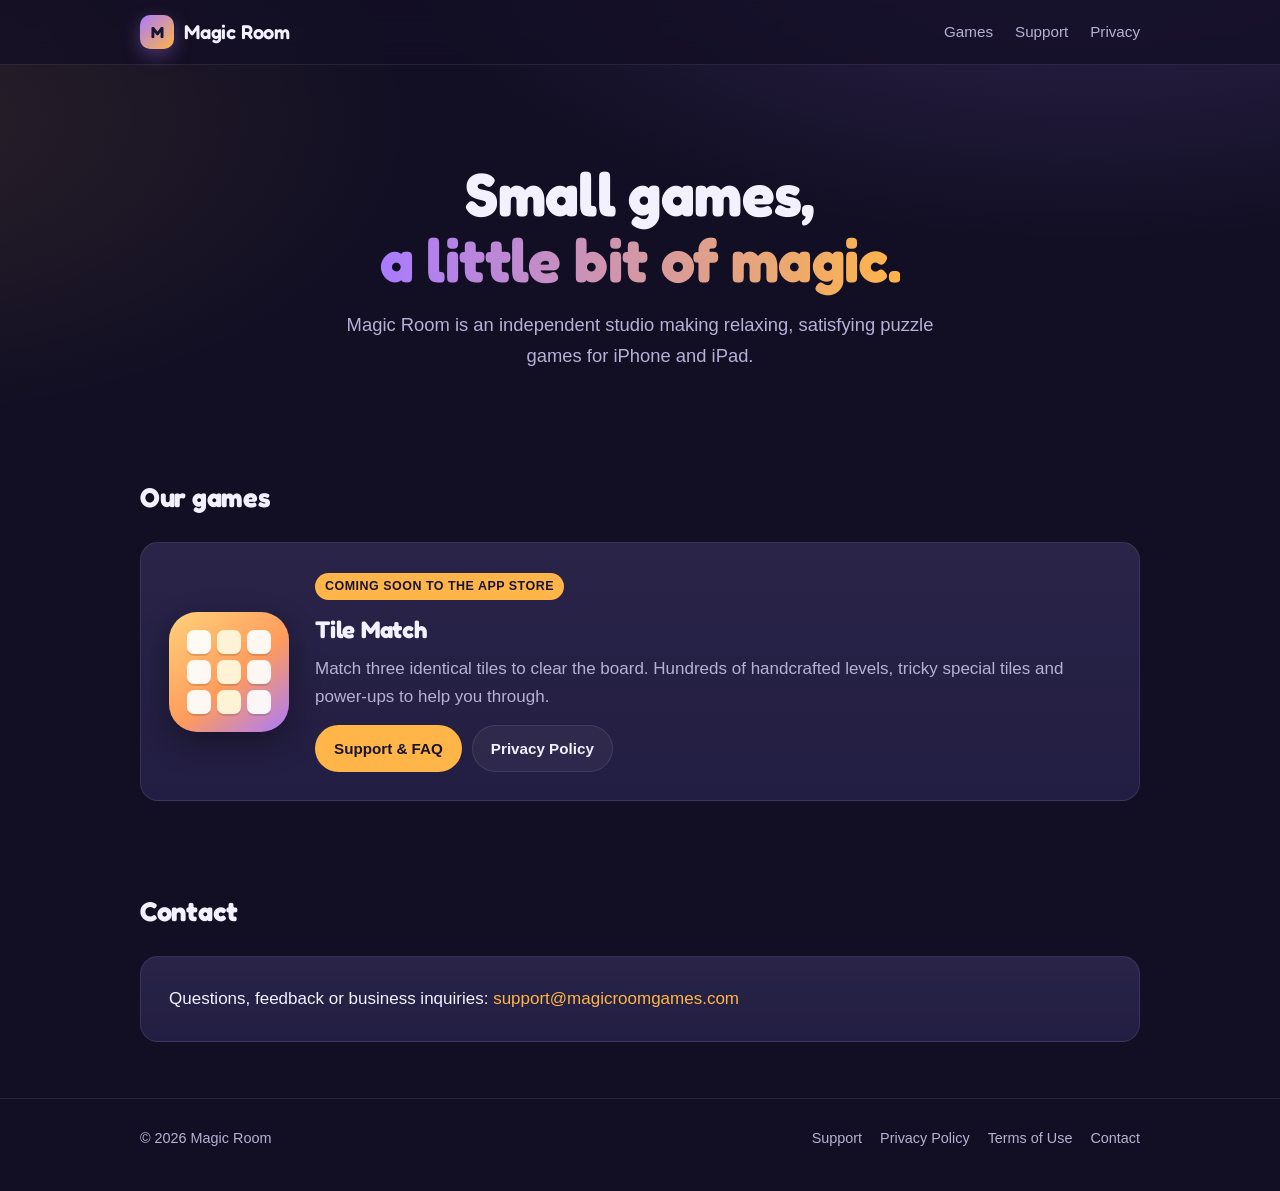
==== index.html @ c15d4c57 "Magic Room website: home, Tile Match support, privacy policy, terms, app-ads.txt Co-Authored-By: Cla" ====
<!doctype html>
<html lang="en">
<head>
  <meta charset="utf-8">
  <meta name="viewport" content="width=device-width, initial-scale=1">
  <title>Magic Room — Mobile Games</title>
  <meta name="description" content="Magic Room is an independent studio making relaxing puzzle games for iPhone and iPad.">
  <link rel="icon" href="/favicon.svg" type="image/svg+xml">
  <link rel="preconnect" href="https://fonts.googleapis.com">
  <link rel="preconnect" href="https://fonts.gstatic.com" crossorigin>
  <link href="https://fonts.googleapis.com/css2?family=Fredoka:wght@500;600;700&display=swap" rel="stylesheet">
  <link rel="stylesheet" href="/styles.css">
</head>
<body>
  <header class="site">
    <div class="wrap">
      <a class="brand" href="/"><span class="brand-mark">M</span>Magic Room</a>
      <nav class="links">
        <a href="/#games">Games</a>
        <a href="/tile-match/">Support</a>
        <a class="hide-sm" href="/privacy/">Privacy</a>
      </nav>
    </div>
  </header>

  <main>
    <div class="hero">
      <div class="wrap">
        <h1>Small games,<br><span class="glow">a little bit of magic.</span></h1>
        <p>Magic Room is an independent studio making relaxing, satisfying puzzle games for iPhone and iPad.</p>
      </div>
    </div>

    <section id="games">
      <div class="wrap">
        <h2>Our games</h2>
        <div class="card game">
          <div class="game-icon" aria-hidden="true">
            <span></span><span></span><span></span><span></span><span></span><span></span><span></span><span></span><span></span>
          </div>
          <div>
            <span class="badge">Coming soon to the App Store</span>
            <h3>Tile Match</h3>
            <p>Match three identical tiles to clear the board. Hundreds of handcrafted levels, tricky special tiles and power-ups to help you through.</p>
            <div class="btn-row">
              <a class="btn primary" href="/tile-match/">Support &amp; FAQ</a>
              <a class="btn" href="/privacy/">Privacy Policy</a>
            </div>
          </div>
        </div>
      </div>
    </section>

    <section id="contact">
      <div class="wrap">
        <h2>Contact</h2>
        <div class="card">
          <p style="margin:0">Questions, feedback or business inquiries: <a href="mailto:support@magicroomgames.com">support@magicroomgames.com</a></p>
        </div>
      </div>
    </section>
  </main>

  <footer class="site">
    <div class="wrap">
      <span>© 2026 Magic Room</span>
      <nav>
        <a href="/tile-match/">Support</a>
        <a href="/privacy/">Privacy Policy</a>
        <a href="/terms/">Terms of Use</a>
        <a href="mailto:support@magicroomgames.com">Contact</a>
      </nav>
    </div>
  </footer>
</body>
</html>
---- styles.css ----
:root {
  --bg: #120f24;
  --bg-soft: #1b1736;
  --card: #221d42;
  --text: #f3f0ff;
  --muted: #b7b0d6;
  --accent: #ffb547;
  --accent-2: #a97bff;
  --border: rgba(255, 255, 255, 0.09);
  --radius: 18px;
  --max: 1040px;
}

* { box-sizing: border-box; }

html { -webkit-text-size-adjust: 100%; }

body {
  margin: 0;
  background:
    radial-gradient(1200px 600px at 85% -10%, rgba(169, 123, 255, 0.22), transparent 60%),
    radial-gradient(900px 500px at -10% 10%, rgba(255, 181, 71, 0.10), transparent 60%),
    var(--bg);
  color: var(--text);
  font: 17px/1.65 -apple-system, BlinkMacSystemFont, "Segoe UI", Roboto, "Helvetica Neue", Arial, sans-serif;
  min-height: 100vh;
}

a { color: var(--accent); text-decoration: none; }
a:hover { text-decoration: underline; }

h1, h2, h3, .brand { font-family: "Fredoka", -apple-system, BlinkMacSystemFont, "Segoe UI", sans-serif; letter-spacing: -0.01em; }

.wrap { max-width: var(--max); margin: 0 auto; padding: 0 20px; }

/* Header */
header.site {
  position: sticky; top: 0; z-index: 10;
  backdrop-filter: blur(12px); -webkit-backdrop-filter: blur(12px);
  background: rgba(18, 15, 36, 0.72);
  border-bottom: 1px solid var(--border);
}
header.site .wrap { display: flex; align-items: center; justify-content: space-between; height: 64px; gap: 16px; }
.brand { display: flex; align-items: center; gap: 10px; color: var(--text); font-size: 1.25rem; font-weight: 600; }
.brand:hover { text-decoration: none; }
.brand-mark {
  width: 34px; height: 34px; border-radius: 10px; flex: none;
  background: linear-gradient(135deg, var(--accent-2), var(--accent));
  display: grid; place-items: center; color: #1a1433; font-weight: 700; font-size: 1rem;
  box-shadow: 0 6px 18px rgba(169, 123, 255, 0.35);
}
nav.links { display: flex; gap: 22px; font-size: 0.95rem; }
nav.links a { color: var(--muted); }
nav.links a:hover, nav.links a[aria-current="page"] { color: var(--text); text-decoration: none; }

/* Hero */
.hero { padding: 96px 0 72px; text-align: center; }
.hero h1 { font-size: clamp(2.3rem, 6vw, 3.8rem); line-height: 1.08; margin: 0 0 18px; font-weight: 700; }
.hero h1 .glow { background: linear-gradient(90deg, var(--accent-2), var(--accent)); -webkit-background-clip: text; background-clip: text; color: transparent; }
.hero p { color: var(--muted); font-size: 1.15rem; max-width: 620px; margin: 0 auto; }

/* Sections & cards */
section { padding: 32px 0 56px; }
section > .wrap > h2 { font-size: 1.7rem; margin: 0 0 22px; }

.card {
  background: linear-gradient(180deg, rgba(255,255,255,0.03), transparent), var(--card);
  border: 1px solid var(--border);
  border-radius: var(--radius);
  padding: 28px;
}

.game { display: grid; grid-template-columns: 120px 1fr; gap: 26px; align-items: center; }
.game-icon {
  width: 120px; height: 120px; border-radius: 28px;
  background: linear-gradient(140deg, #ffd27a, #ff9b5c 55%, #a97bff);
  display: grid; grid-template-columns: repeat(3, 1fr); gap: 6px; padding: 18px;
  box-shadow: 0 12px 30px rgba(0,0,0,0.35);
}
.game-icon span { background: rgba(255,255,255,0.92); border-radius: 7px; box-shadow: 0 2px 0 rgba(0,0,0,0.12); }
.game-icon span:nth-child(3n+2) { background: #fff3d6; }
.game h3 { margin: 0 0 6px; font-size: 1.5rem; }
.game p { margin: 0 0 14px; color: var(--muted); }

.badge {
  display: inline-block; font-size: 0.78rem; font-weight: 600; letter-spacing: 0.04em; text-transform: uppercase;
  color: #1a1433; background: var(--accent); border-radius: 999px; padding: 3px 10px; margin-bottom: 10px;
}
.btn-row { display: flex; flex-wrap: wrap; gap: 10px; }
.btn {
  display: inline-block; padding: 10px 18px; border-radius: 999px; font-weight: 600; font-size: 0.95rem;
  border: 1px solid var(--border); color: var(--text); background: rgba(255,255,255,0.05);
}
.btn:hover { text-decoration: none; background: rgba(255,255,255,0.1); }
.btn.primary { background: var(--accent); color: #1a1433; border-color: transparent; }
.btn.primary:hover { background: #ffc46d; }

/* Long-form pages */
.doc { padding: 56px 0 72px; }
.doc .wrap { max-width: 780px; }
.doc h1 { font-size: clamp(2rem, 5vw, 2.8rem); margin: 0 0 6px; }
.doc .meta { color: var(--muted); margin: 0 0 36px; }
.doc h2 { font-size: 1.35rem; margin: 40px 0 10px; }
.doc h3 { font-size: 1.08rem; margin: 26px 0 6px; }
.doc p, .doc li { color: #dcd7f3; }
.doc ul { padding-left: 22px; }
.doc li { margin: 6px 0; }
.doc .card { margin: 18px 0; }

details { border-bottom: 1px solid var(--border); padding: 14px 0; }
details summary { cursor: pointer; font-weight: 600; list-style: none; display: flex; justify-content: space-between; gap: 12px; }
details summary::-webkit-details-marker { display: none; }
details summary::after { content: "+"; color: var(--accent); font-size: 1.3rem; line-height: 1; }
details[open] summary::after { content: "–"; }
details p { margin: 10px 0 0; }

/* Footer */
footer.site { border-top: 1px solid var(--border); padding: 28px 0 40px; color: var(--muted); font-size: 0.9rem; }
footer.site .wrap { display: flex; flex-wrap: wrap; gap: 12px 24px; justify-content: space-between; }
footer.site nav { display: flex; flex-wrap: wrap; gap: 18px; }
footer.site a { color: var(--muted); }
footer.site a:hover { color: var(--text); }

@media (max-width: 640px) {
  body { font-size: 16px; }
  nav.links { gap: 14px; font-size: 0.9rem; }
  nav.links .hide-sm { display: none; }
  .hero { padding: 64px 0 48px; }
  .game { grid-template-columns: 1fr; text-align: left; }
  .game-icon { width: 96px; height: 96px; border-radius: 22px; padding: 14px; gap: 5px; }
  .card { padding: 22px; }
}
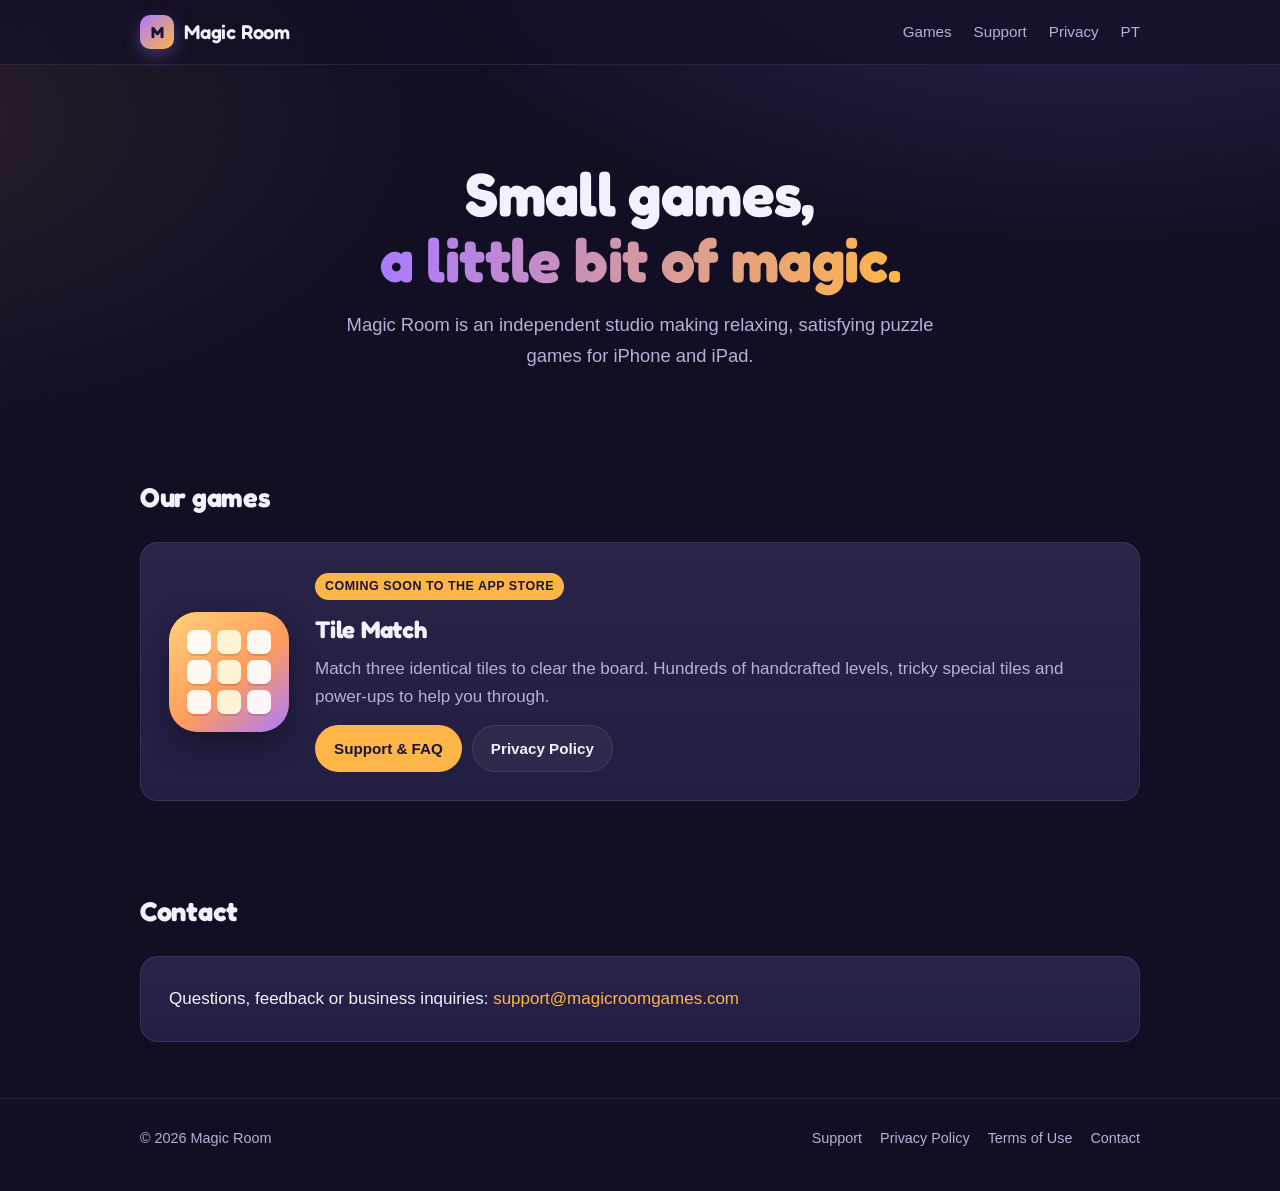
==== commit ca8b467f: "Portuguese (pt-BR) versions of home, support, privacy and terms; language links" ====
--- a/index.html
+++ b/index.html
@@ -5,6 +5,8 @@
   <meta name="viewport" content="width=device-width, initial-scale=1">
   <title>Magic Room — Mobile Games</title>
   <meta name="description" content="Magic Room is an independent studio making relaxing puzzle games for iPhone and iPad.">
+  <link rel="alternate" hreflang="en" href="https://magicroomgames.com/">
+  <link rel="alternate" hreflang="pt-BR" href="https://magicroomgames.com/pt/">
   <link rel="icon" href="/favicon.svg" type="image/svg+xml">
   <link rel="preconnect" href="https://fonts.googleapis.com">
   <link rel="preconnect" href="https://fonts.gstatic.com" crossorigin>
@@ -19,6 +21,7 @@
         <a href="/#games">Games</a>
         <a href="/tile-match/">Support</a>
         <a class="hide-sm" href="/privacy/">Privacy</a>
+        <a href="/pt/" hreflang="pt-BR" lang="pt-BR">PT</a>
       </nav>
     </div>
   </header>
